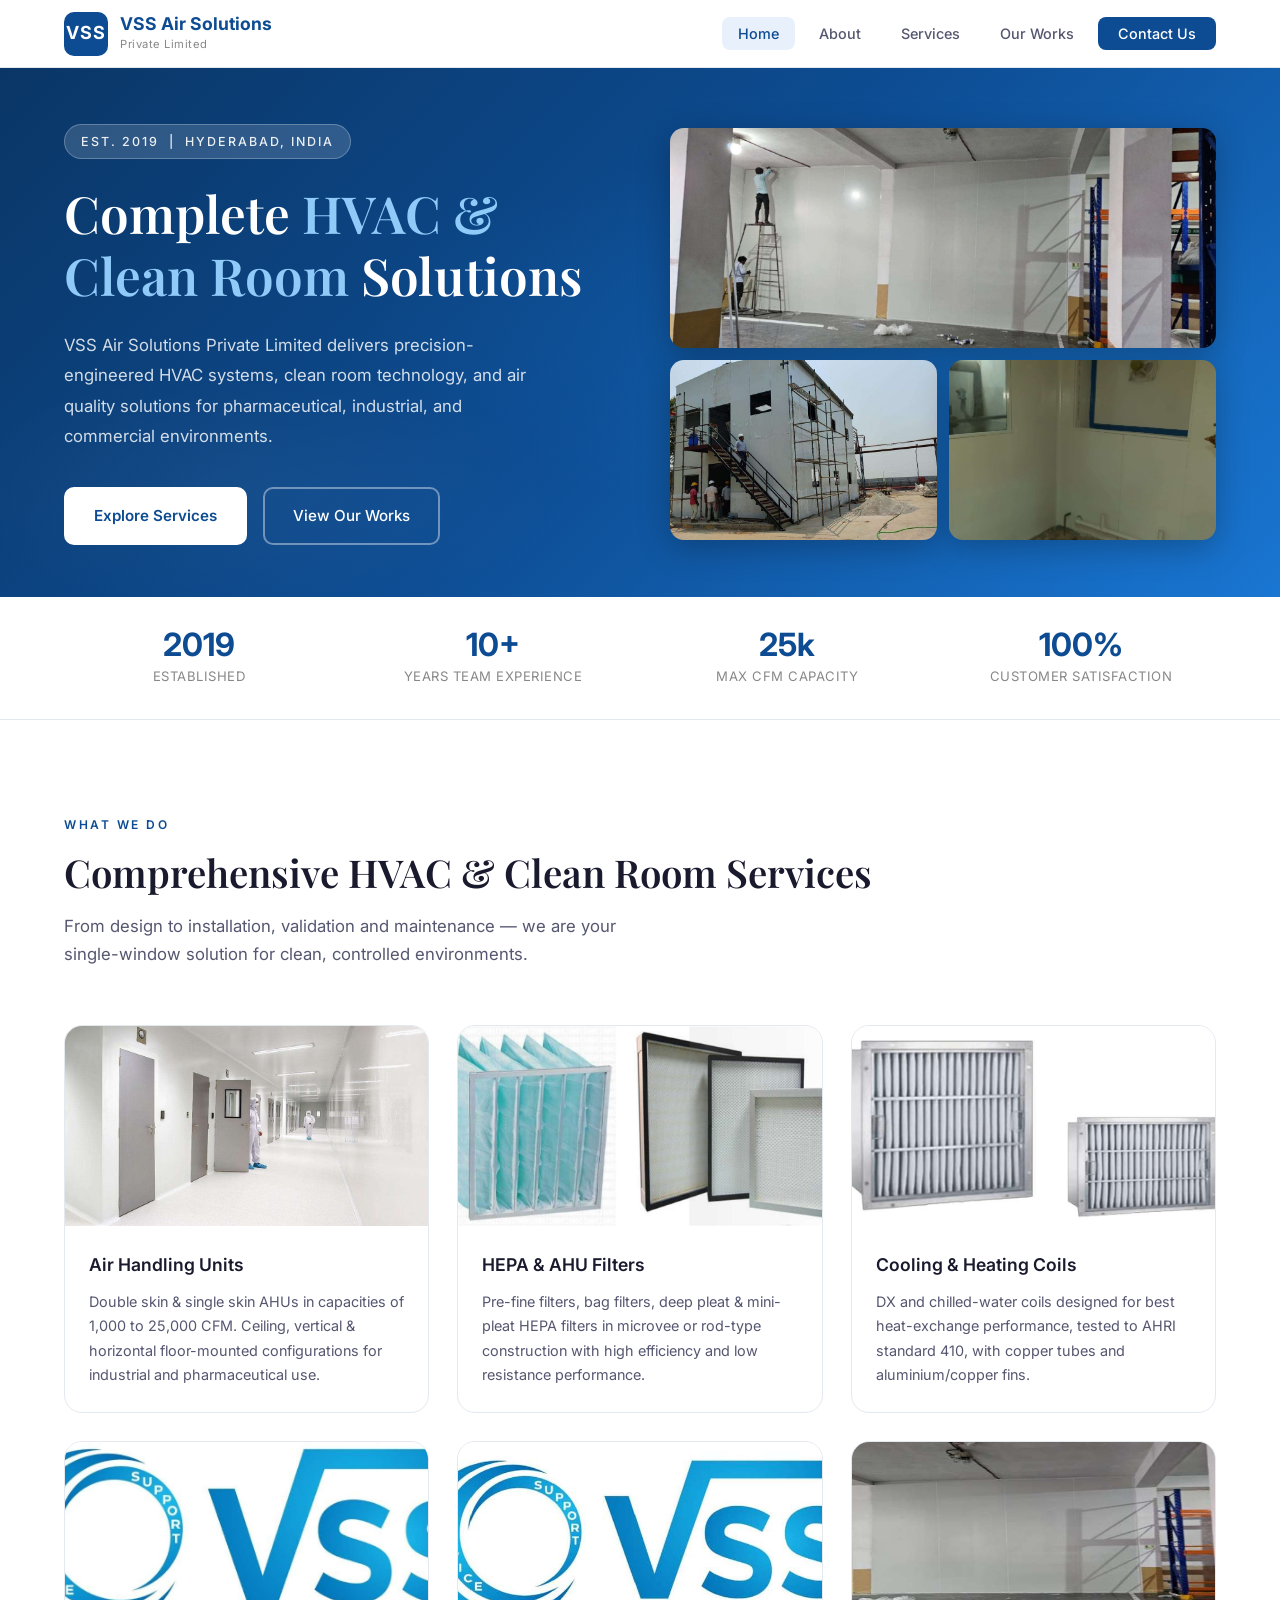
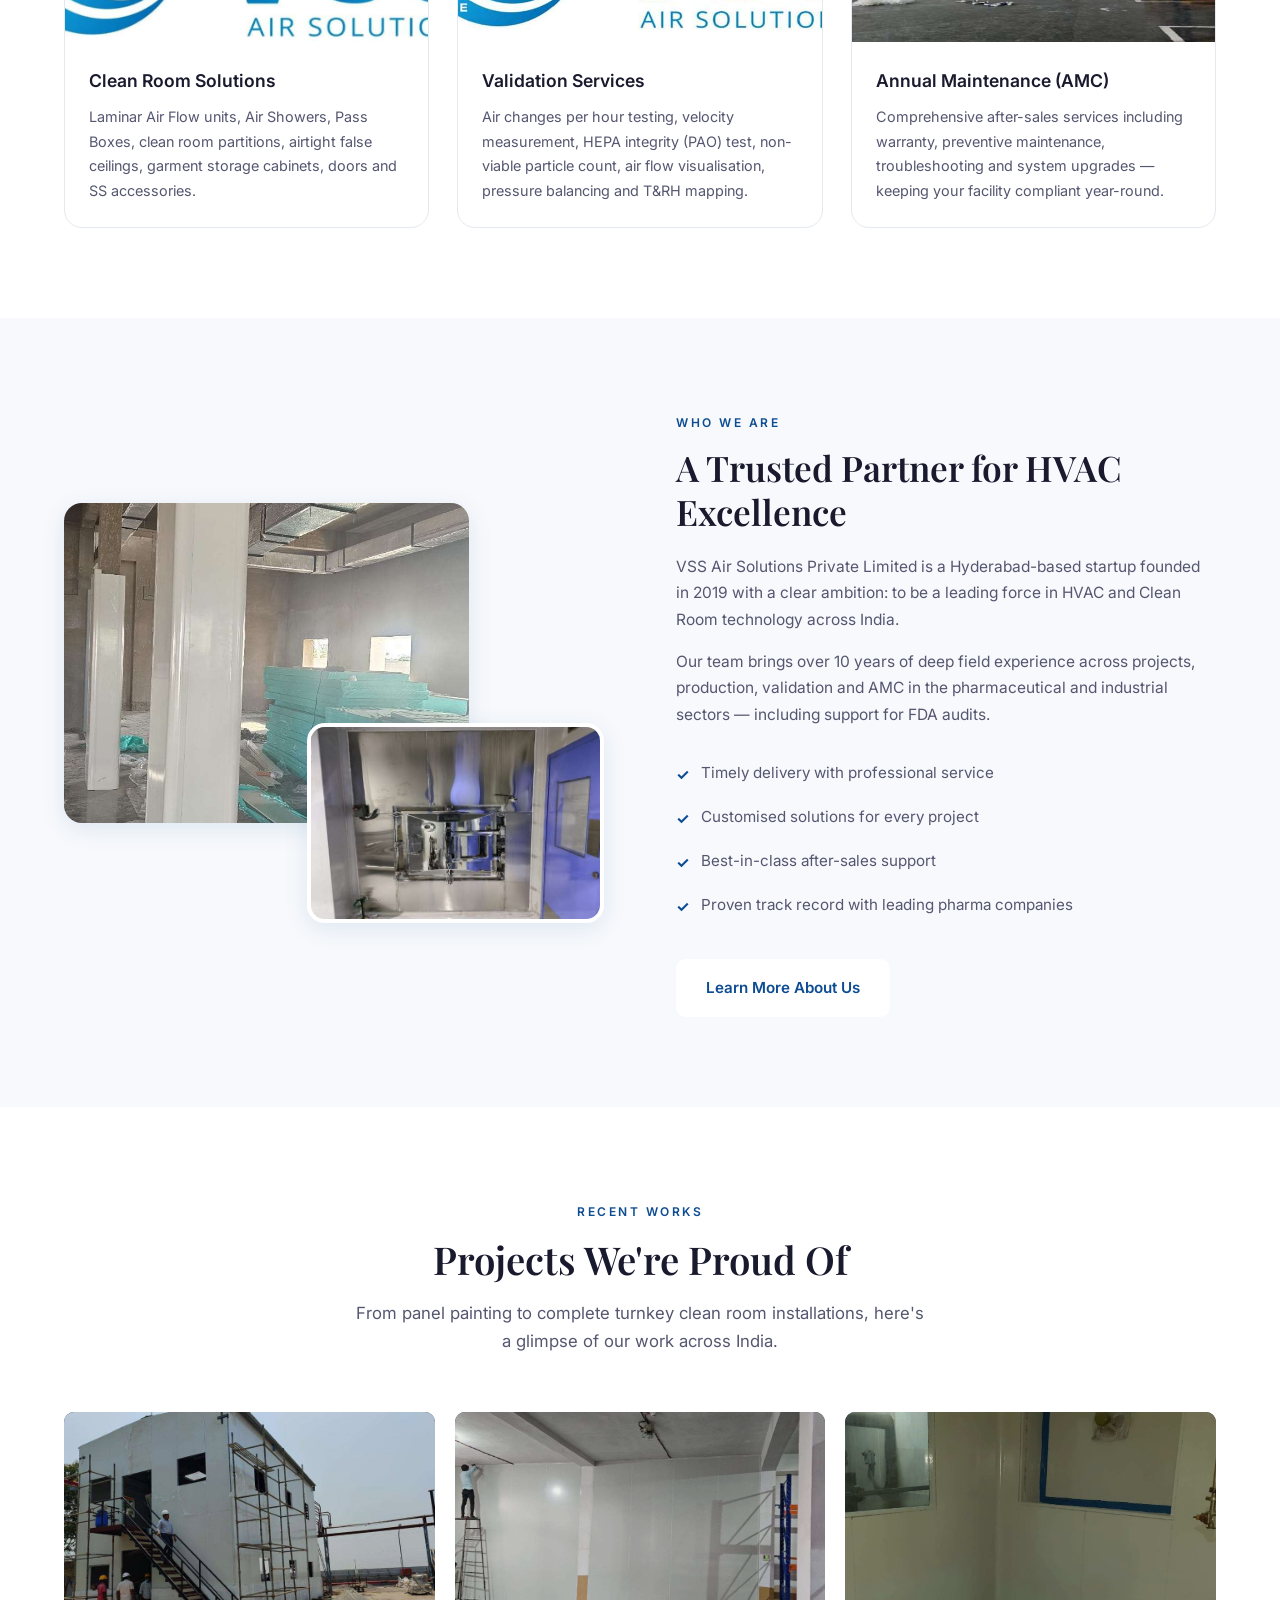
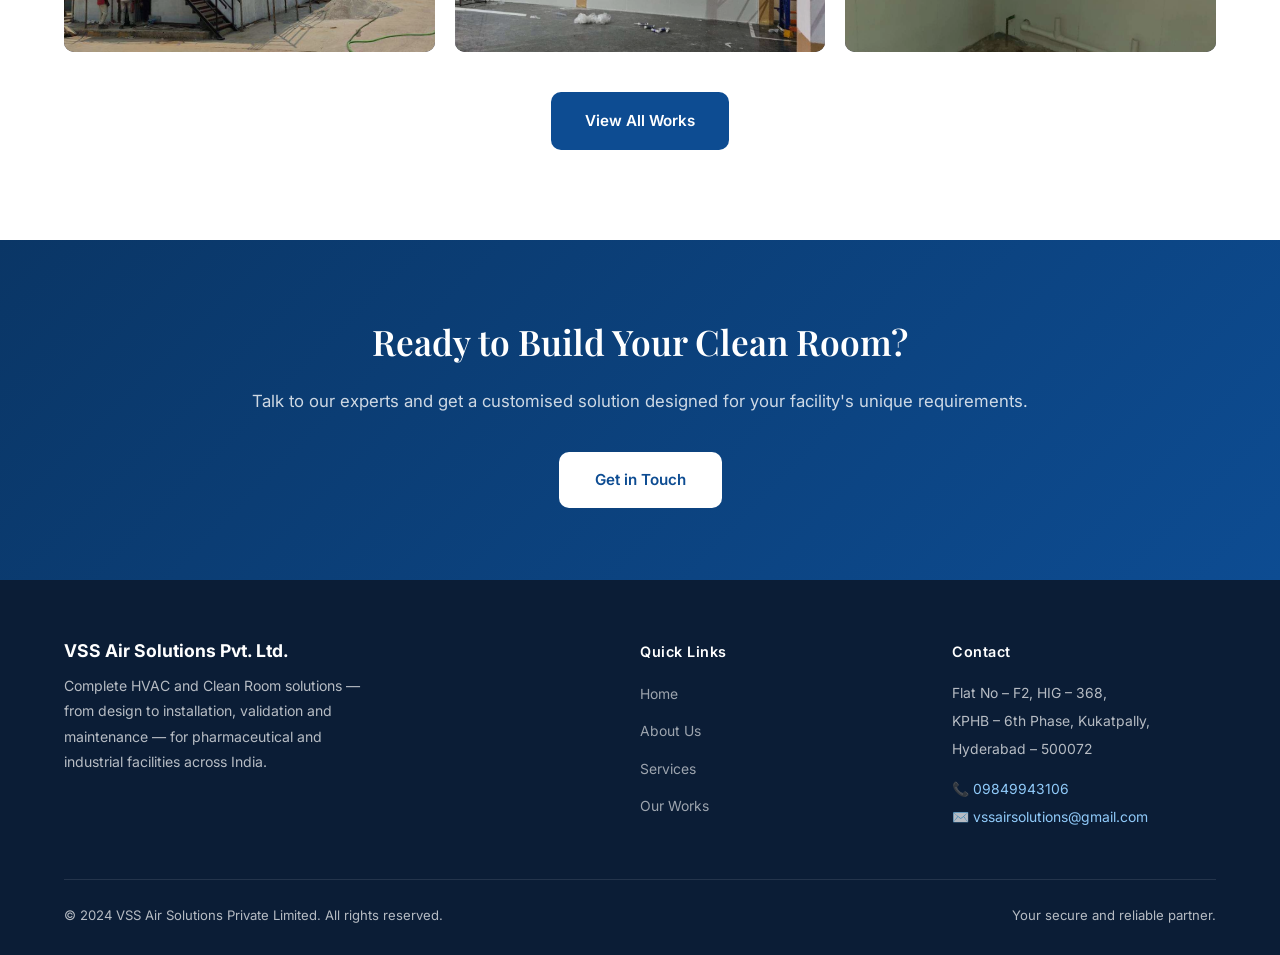
==== index.html @ ec55c887 "Add files via upload" ====
<!DOCTYPE html>
<html lang="en">
<head>
  <meta charset="UTF-8" />
  <meta name="viewport" content="width=device-width, initial-scale=1.0"/>
  <title>VSS Air Solutions – HVAC & Clean Room Specialists</title>
  <meta name="description" content="VSS Air Solutions Private Limited – Complete HVAC and Clean Room solutions for pharmaceutical, industrial and commercial spaces. Based in Hyderabad."/>
  <link rel="stylesheet" href="style.css"/>
</head>
<body>

<!-- ========================= NAVBAR ========================= -->
<nav class="navbar">
  <div class="navbar-brand">
    <div class="brand-logo">VSS</div>
    <div>
      <div class="brand-name">VSS Air Solutions</div>
      <div class="brand-sub">Private Limited</div>
    </div>
  </div>
  <ul class="nav-links">
    <li><a href="index.html" class="active">Home</a></li>
    <li><a href="about.html">About</a></li>
    <li><a href="services.html">Services</a></li>
    <li><a href="portfolio.html">Our Works</a></li>
    <li><a href="about.html#contact" class="nav-cta">Contact Us</a></li>
  </ul>
</nav>

<!-- ========================= HERO ========================= -->
<section class="hero">
  <div class="hero-grid">
    <div class="hero-content">
      <span class="hero-eyebrow">Est. 2019 &nbsp;|&nbsp; Hyderabad, India</span>
      <h1>Complete <span>HVAC &amp; Clean Room</span> Solutions</h1>
      <p>VSS Air Solutions Private Limited delivers precision-engineered HVAC systems, clean room technology, and air quality solutions for pharmaceutical, industrial, and commercial environments.</p>
      <div class="btn-group">
        <a href="services.html" class="btn-primary">Explore Services</a>
        <a href="portfolio.html" class="btn-outline">View Our Works</a>
      </div>
    </div>
    <div class="hero-image-grid">
      <img src="images/works-008.jpg" alt="Clean room project"/>
      <img src="images/works-000.jpg" alt="Panel work"/>
      <img src="images/works-002.jpg" alt="HVAC installation"/>
    </div>
  </div>
</section>

<!-- ========================= STATS ========================= -->
<div class="stats-bar">
  <div class="stats-inner">
    <div class="stat-item">
      <div class="stat-number">2019</div>
      <div class="stat-label">Established</div>
    </div>
    <div class="stat-item">
      <div class="stat-number">10+</div>
      <div class="stat-label">Years Team Experience</div>
    </div>
    <div class="stat-item">
      <div class="stat-number">25k</div>
      <div class="stat-label">Max CFM Capacity</div>
    </div>
    <div class="stat-item">
      <div class="stat-number">100%</div>
      <div class="stat-label">Customer Satisfaction</div>
    </div>
  </div>
</div>

<!-- ========================= WHAT WE DO ========================= -->
<section class="section">
  <div class="section-inner">
    <div class="section-header">
      <span class="eyebrow">What We Do</span>
      <h2>Comprehensive HVAC &amp; Clean Room Services</h2>
      <p>From design to installation, validation and maintenance — we are your single-window solution for clean, controlled environments.</p>
    </div>
    <div class="services-grid">

      <div class="service-card">
        <img class="service-card-img" src="images/brochure-000.jpg" alt="Air Handling Units"/>
        <div class="service-card-body">
          <h3>Air Handling Units</h3>
          <p>Double skin &amp; single skin AHUs in capacities of 1,000 to 25,000 CFM. Ceiling, vertical &amp; horizontal floor-mounted configurations for industrial and pharmaceutical use.</p>
        </div>
      </div>

      <div class="service-card">
        <img class="service-card-img" src="images/brochure-002.jpg" alt="Filters"/>
        <div class="service-card-body">
          <h3>HEPA &amp; AHU Filters</h3>
          <p>Pre-fine filters, bag filters, deep pleat &amp; mini-pleat HEPA filters in microvee or rod-type construction with high efficiency and low resistance performance.</p>
        </div>
      </div>

      <div class="service-card">
        <img class="service-card-img" src="images/brochure-004.jpg" alt="Cooling Coils"/>
        <div class="service-card-body">
          <h3>Cooling &amp; Heating Coils</h3>
          <p>DX and chilled-water coils designed for best heat-exchange performance, tested to AHRI standard 410, with copper tubes and aluminium/copper fins.</p>
        </div>
      </div>

      <div class="service-card">
        <img class="service-card-img" src="images/intro-000.jpg" alt="Clean Room"/>
        <div class="service-card-body">
          <h3>Clean Room Solutions</h3>
          <p>Laminar Air Flow units, Air Showers, Pass Boxes, clean room partitions, airtight false ceilings, garment storage cabinets, doors and SS accessories.</p>
        </div>
      </div>

      <div class="service-card">
        <img class="service-card-img" src="images/intro-003.jpg" alt="Validation"/>
        <div class="service-card-body">
          <h3>Validation Services</h3>
          <p>Air changes per hour testing, velocity measurement, HEPA integrity (PAO) test, non-viable particle count, air flow visualisation, pressure balancing and T&amp;RH mapping.</p>
        </div>
      </div>

      <div class="service-card">
        <img class="service-card-img" src="images/works-009.jpg" alt="Maintenance"/>
        <div class="service-card-body">
          <h3>Annual Maintenance (AMC)</h3>
          <p>Comprehensive after-sales services including warranty, preventive maintenance, troubleshooting and system upgrades — keeping your facility compliant year-round.</p>
        </div>
      </div>

    </div>
  </div>
</section>

<!-- ========================= ABOUT TEASER ========================= -->
<section class="section section-soft">
  <div class="section-inner">
    <div class="about-split">
      <div class="about-image-collage">
        <img class="collage-main" src="images/works-012.jpg" alt="VSS project site"/>
        <img class="collage-secondary" src="images/works-005.jpg" alt="Clean room installation"/>
      </div>
      <div class="about-text">
        <span class="eyebrow">Who We Are</span>
        <h2>A Trusted Partner for HVAC Excellence</h2>
        <p>VSS Air Solutions Private Limited is a Hyderabad-based startup founded in 2019 with a clear ambition: to be a leading force in HVAC and Clean Room technology across India.</p>
        <p>Our team brings over 10 years of deep field experience across projects, production, validation and AMC in the pharmaceutical and industrial sectors — including support for FDA audits.</p>
        <ul class="list-checks">
          <li>Timely delivery with professional service</li>
          <li>Customised solutions for every project</li>
          <li>Best-in-class after-sales support</li>
          <li>Proven track record with leading pharma companies</li>
        </ul>
        <a href="about.html" class="btn-primary" style="display:inline-block; margin-top:8px;">Learn More About Us</a>
      </div>
    </div>
  </div>
</section>

<!-- ========================= RECENT WORKS TEASER ========================= -->
<section class="section">
  <div class="section-inner">
    <div class="section-header centered">
      <span class="eyebrow">Recent Works</span>
      <h2>Projects We're Proud Of</h2>
      <p>From panel painting to complete turnkey clean room installations, here's a glimpse of our work across India.</p>
    </div>
    <div class="portfolio-grid">
      <div class="portfolio-item">
        <img src="images/works-000.jpg" alt="Clininvent Research"/>
        <div class="portfolio-overlay">
          <h3>Panel Work</h3>
          <p>Clininvent Research Pvt. Ltd, Gummadidala</p>
        </div>
      </div>
      <div class="portfolio-item">
        <img src="images/works-008.jpg" alt="Turnkey Project"/>
        <div class="portfolio-overlay">
          <h3>Turnkey Project</h3>
          <p>Vidgas Science &amp; Technologies, Karnataka</p>
        </div>
      </div>
      <div class="portfolio-item">
        <img src="images/works-002.jpg" alt="Epoxy Work"/>
        <div class="portfolio-overlay">
          <h3>Epoxy Flooring &amp; Panel</h3>
          <p>KJS India Pvt. Ltd, Pashamylaram</p>
        </div>
      </div>
    </div>
    <div style="text-align:center; margin-top:40px;">
      <a href="portfolio.html" class="btn-primary" style="display:inline-block; background:var(--navy); color:white; padding:14px 32px; border-radius:10px; font-weight:600;">View All Works</a>
    </div>
  </div>
</section>

<!-- ========================= CTA ========================= -->
<section class="cta-strip">
  <div class="section-inner">
    <h2>Ready to Build Your Clean Room?</h2>
    <p>Talk to our experts and get a customised solution designed for your facility's unique requirements.</p>
    <a href="about.html#contact" class="btn-white">Get in Touch</a>
  </div>
</section>

<!-- ========================= FOOTER ========================= -->
<footer>
  <div class="footer-grid">
    <div class="footer-brand">
      <div class="brand-name">VSS Air Solutions Pvt. Ltd.</div>
      <p>Complete HVAC and Clean Room solutions — from design to installation, validation and maintenance — for pharmaceutical and industrial facilities across India.</p>
    </div>
    <div class="footer-col">
      <h4>Quick Links</h4>
      <ul>
        <li><a href="index.html">Home</a></li>
        <li><a href="about.html">About Us</a></li>
        <li><a href="services.html">Services</a></li>
        <li><a href="portfolio.html">Our Works</a></li>
      </ul>
    </div>
    <div class="footer-col footer-contact">
      <h4>Contact</h4>
      <p>Flat No – F2, HIG – 368,<br>KPHB – 6th Phase, Kukatpally,<br>Hyderabad – 500072</p>
      <p style="margin-top:12px;">
        📞 <a href="tel:+919849943106">09849943106</a><br>
        ✉️ <a href="mailto:vssairsolutions@gmail.com">vssairsolutions@gmail.com</a>
      </p>
    </div>
  </div>
  <div class="footer-bottom">
    <span>© 2024 VSS Air Solutions Private Limited. All rights reserved.</span>
    <span>Your secure and reliable partner.</span>
  </div>
</footer>

</body>
</html>
---- style.css ----
/* ===========================
   VSS Air Solutions - Styles
   Minimal & Clean Design
=========================== */

@import url('https://fonts.googleapis.com/css2?family=Inter:wght@300;400;500;600;700&family=Playfair+Display:wght@600&display=swap');

:root {
  --navy: #0D4C92;
  --navy-dark: #09366b;
  --navy-light: #e8f1fb;
  --accent: #2196F3;
  --text-primary: #1a1a2e;
  --text-secondary: #555770;
  --text-light: #888;
  --bg: #ffffff;
  --bg-soft: #f7f9fc;
  --border: #e4e8ef;
  --white: #ffffff;
  --shadow-sm: 0 2px 8px rgba(0,0,0,0.06);
  --shadow-md: 0 6px 24px rgba(13,76,146,0.1);
  --radius: 10px;
  --radius-lg: 18px;
}

*, *::before, *::after { box-sizing: border-box; margin: 0; padding: 0; }

html { scroll-behavior: smooth; }

body {
  font-family: 'Inter', sans-serif;
  color: var(--text-primary);
  background: var(--bg);
  line-height: 1.7;
  font-size: 16px;
}

a { text-decoration: none; color: inherit; }
img { max-width: 100%; height: auto; display: block; }

/* ===========================  NAVBAR  =========================== */
.navbar {
  position: sticky;
  top: 0;
  z-index: 1000;
  background: rgba(255,255,255,0.97);
  backdrop-filter: blur(10px);
  border-bottom: 1px solid var(--border);
  padding: 0 5%;
  display: flex;
  align-items: center;
  justify-content: space-between;
  height: 68px;
}

.navbar-brand {
  display: flex;
  align-items: center;
  gap: 12px;
}

.brand-logo {
  width: 44px;
  height: 44px;
  background: var(--navy);
  border-radius: 10px;
  display: flex;
  align-items: center;
  justify-content: center;
  font-weight: 700;
  color: white;
  font-size: 18px;
  letter-spacing: 1px;
}

.brand-name {
  font-size: 1.1rem;
  font-weight: 700;
  color: var(--navy);
  line-height: 1.2;
}

.brand-sub {
  font-size: 0.7rem;
  font-weight: 400;
  color: var(--text-light);
  letter-spacing: 0.5px;
}

.nav-links {
  display: flex;
  list-style: none;
  gap: 8px;
}

.nav-links a {
  padding: 8px 16px;
  border-radius: 8px;
  font-size: 0.9rem;
  font-weight: 500;
  color: var(--text-secondary);
  transition: all 0.2s;
}

.nav-links a:hover,
.nav-links a.active {
  background: var(--navy-light);
  color: var(--navy);
}

.nav-cta {
  background: var(--navy) !important;
  color: var(--white) !important;
  padding: 8px 20px !important;
  border-radius: 8px !important;
}

.nav-cta:hover {
  background: var(--navy-dark) !important;
  color: var(--white) !important;
}

/* ===========================  HERO  =========================== */
.hero {
  position: relative;
  overflow: hidden;
  background: linear-gradient(135deg, #0a3666 0%, #0D4C92 50%, #1976d2 100%);
  color: white;
  padding: 56px 5% 52px;
  min-height: 55vh;
  display: flex;
  align-items: center;
}

.hero::before {
  content: '';
  position: absolute;
  inset: 0;
  background:
    radial-gradient(ellipse 70% 60% at 70% 50%, rgba(33,150,243,0.15) 0%, transparent 60%),
    radial-gradient(ellipse 40% 40% at 20% 80%, rgba(255,255,255,0.04) 0%, transparent 60%);
}

.hero-grid {
  position: relative;
  z-index: 2;
  display: grid;
  grid-template-columns: 1fr 1fr;
  gap: 60px;
  align-items: center;
  max-width: 1200px;
  margin: 0 auto;
  width: 100%;
}

.hero-eyebrow {
  display: inline-block;
  background: rgba(255,255,255,0.15);
  border: 1px solid rgba(255,255,255,0.25);
  color: rgba(255,255,255,0.9);
  font-size: 0.78rem;
  font-weight: 500;
  letter-spacing: 2px;
  text-transform: uppercase;
  padding: 6px 16px;
  border-radius: 50px;
  margin-bottom: 24px;
}

.hero h1 {
  font-family: 'Playfair Display', serif;
  font-size: clamp(2.2rem, 4vw, 3.4rem);
  line-height: 1.2;
  margin-bottom: 24px;
  font-weight: 600;
}

.hero h1 span { color: #90CAF9; }

.hero p {
  font-size: 1.05rem;
  line-height: 1.8;
  color: rgba(255,255,255,0.82);
  margin-bottom: 36px;
  max-width: 480px;
}

.btn-group { display: flex; gap: 16px; flex-wrap: wrap; }

.btn-primary {
  background: white;
  color: var(--navy);
  padding: 14px 28px;
  border-radius: 10px;
  font-weight: 600;
  font-size: 0.95rem;
  transition: all 0.2s;
  border: 2px solid transparent;
}

.btn-primary:hover {
  transform: translateY(-2px);
  box-shadow: 0 8px 24px rgba(0,0,0,0.2);
}

.btn-outline {
  border: 2px solid rgba(255,255,255,0.4);
  color: white;
  padding: 14px 28px;
  border-radius: 10px;
  font-weight: 500;
  font-size: 0.95rem;
  transition: all 0.2s;
}

.btn-outline:hover {
  border-color: white;
  background: rgba(255,255,255,0.1);
}

.hero-image-grid {
  display: grid;
  grid-template-columns: 1fr 1fr;
  gap: 12px;
}

.hero-image-grid img {
  border-radius: 14px;
  object-fit: cover;
  width: 100%;
  height: 180px;
  box-shadow: 0 8px 32px rgba(0,0,0,0.25);
}

.hero-image-grid img:first-child {
  grid-column: 1 / -1;
  height: 220px;
}

/* ===========================  STATS BAR  =========================== */
.stats-bar {
  background: var(--white);
  border-bottom: 1px solid var(--border);
  padding: 32px 5%;
}

.stats-inner {
  max-width: 1200px;
  margin: 0 auto;
  display: grid;
  grid-template-columns: repeat(4, 1fr);
  gap: 24px;
}

.stat-item {
  text-align: center;
}

.stat-number {
  font-size: 2rem;
  font-weight: 700;
  color: var(--navy);
  line-height: 1;
}

.stat-label {
  font-size: 0.82rem;
  color: var(--text-light);
  margin-top: 4px;
  text-transform: uppercase;
  letter-spacing: 0.5px;
}

/* ===========================  SECTION BASICS  =========================== */
.section {
  padding: 90px 5%;
}

.section-soft { background: var(--bg-soft); }

.section-inner {
  max-width: 1200px;
  margin: 0 auto;
}

.section-header {
  margin-bottom: 56px;
}

.section-header.centered { text-align: center; }

.eyebrow {
  display: inline-block;
  font-size: 0.75rem;
  font-weight: 600;
  letter-spacing: 2.5px;
  text-transform: uppercase;
  color: var(--navy);
  margin-bottom: 12px;
}

.section-header h2 {
  font-family: 'Playfair Display', serif;
  font-size: clamp(1.8rem, 3vw, 2.6rem);
  color: var(--text-primary);
  font-weight: 600;
  line-height: 1.25;
}

.section-header p {
  margin-top: 16px;
  font-size: 1.05rem;
  color: var(--text-secondary);
  max-width: 580px;
}

.section-header.centered p { margin-left: auto; margin-right: auto; }

/* ===========================  SERVICES CARDS  =========================== */
.services-grid {
  display: grid;
  grid-template-columns: repeat(auto-fit, minmax(280px, 1fr));
  gap: 28px;
}

.service-card {
  background: var(--white);
  border: 1px solid var(--border);
  border-radius: var(--radius-lg);
  overflow: hidden;
  transition: all 0.25s;
}

.service-card:hover {
  transform: translateY(-5px);
  box-shadow: var(--shadow-md);
  border-color: transparent;
}

.service-card-img {
  width: 100%;
  height: 200px;
  object-fit: cover;
}

.service-card-body { padding: 24px; }

.service-card-body h3 {
  font-size: 1.1rem;
  font-weight: 600;
  color: var(--text-primary);
  margin-bottom: 10px;
}

.service-card-body p {
  font-size: 0.9rem;
  color: var(--text-secondary);
  line-height: 1.7;
}

/* ===========================  VALUES  =========================== */
.values-grid {
  display: grid;
  grid-template-columns: repeat(auto-fit, minmax(200px, 1fr));
  gap: 24px;
}

.value-item {
  text-align: center;
  padding: 36px 24px;
  background: var(--white);
  border-radius: var(--radius-lg);
  border: 1px solid var(--border);
  transition: all 0.25s;
}

.value-item:hover {
  box-shadow: var(--shadow-md);
  border-color: var(--navy-light);
}

.value-icon {
  width: 56px;
  height: 56px;
  border-radius: 14px;
  background: var(--navy-light);
  display: flex;
  align-items: center;
  justify-content: center;
  margin: 0 auto 18px;
  font-size: 24px;
}

.value-item h3 {
  font-size: 1rem;
  font-weight: 600;
  color: var(--text-primary);
  margin-bottom: 8px;
}

.value-item p {
  font-size: 0.85rem;
  color: var(--text-secondary);
}

/* ===========================  ABOUT SPLIT  =========================== */
.about-split {
  display: grid;
  grid-template-columns: 1fr 1fr;
  gap: 72px;
  align-items: center;
}

.about-image-collage {
  position: relative;
  height: 420px;
}

.collage-main {
  width: 75%;
  height: 320px;
  object-fit: cover;
  border-radius: var(--radius-lg);
  position: absolute;
  top: 0;
  left: 0;
  box-shadow: var(--shadow-md);
}

.collage-secondary {
  width: 55%;
  height: 200px;
  object-fit: cover;
  border-radius: var(--radius-lg);
  position: absolute;
  bottom: 0;
  right: 0;
  border: 4px solid var(--bg);
  box-shadow: var(--shadow-md);
}

.about-text h2 {
  font-family: 'Playfair Display', serif;
  font-size: 2.2rem;
  font-weight: 600;
  line-height: 1.25;
  margin-bottom: 20px;
}

.about-text p {
  color: var(--text-secondary);
  font-size: 0.97rem;
  margin-bottom: 16px;
}

.list-checks { list-style: none; margin: 24px 0; }

.list-checks li {
  padding: 8px 0;
  font-size: 0.95rem;
  color: var(--text-secondary);
  display: flex;
  gap: 12px;
  align-items: flex-start;
}

.list-checks li::before {
  content: '✓';
  color: var(--navy);
  font-weight: 700;
  flex-shrink: 0;
  margin-top: 2px;
}

/* ===========================  PORTFOLIO  =========================== */
.portfolio-grid {
  display: grid;
  grid-template-columns: repeat(3, 1fr);
  gap: 20px;
}

.portfolio-item {
  position: relative;
  overflow: hidden;
  border-radius: var(--radius);
  background: var(--text-primary);
}

.portfolio-item img {
  width: 100%;
  height: 240px;
  object-fit: cover;
  transition: transform 0.4s ease, opacity 0.4s ease;
  opacity: 0.92;
}

.portfolio-item:hover img {
  transform: scale(1.06);
  opacity: 0.6;
}

.portfolio-overlay {
  position: absolute;
  inset: 0;
  display: flex;
  flex-direction: column;
  justify-content: flex-end;
  padding: 20px;
  background: linear-gradient(to top, rgba(10,30,60,0.8) 0%, transparent 60%);
  opacity: 0;
  transition: opacity 0.3s ease;
}

.portfolio-item:hover .portfolio-overlay { opacity: 1; }

.portfolio-overlay h3 {
  color: white;
  font-size: 0.95rem;
  font-weight: 600;
}

.portfolio-overlay p {
  color: rgba(255,255,255,0.75);
  font-size: 0.8rem;
  margin-top: 4px;
}

/* ===========================  CONTACT CTA  =========================== */
.cta-strip {
  background: linear-gradient(135deg, #0a3666 0%, #0D4C92 100%);
  padding: 72px 5%;
  text-align: center;
  color: white;
}

.cta-strip h2 {
  font-family: 'Playfair Display', serif;
  font-size: 2.2rem;
  font-weight: 600;
  margin-bottom: 16px;
}

.cta-strip p {
  color: rgba(255,255,255,0.8);
  font-size: 1.05rem;
  margin-bottom: 36px;
}

.btn-white {
  background: white;
  color: var(--navy);
  padding: 15px 36px;
  border-radius: 10px;
  font-weight: 600;
  font-size: 0.95rem;
  display: inline-block;
  transition: all 0.2s;
}

.btn-white:hover {
  transform: translateY(-2px);
  box-shadow: 0 8px 24px rgba(0,0,0,0.2);
}

/* ===========================  FOOTER  =========================== */
footer {
  background: #0b1d36;
  color: rgba(255,255,255,0.7);
  padding: 60px 5% 28px;
}

.footer-grid {
  max-width: 1200px;
  margin: 0 auto;
  display: grid;
  grid-template-columns: 2fr 1fr 1fr;
  gap: 48px;
  margin-bottom: 48px;
}

.footer-brand .brand-name { color: white; font-size: 1.1rem; font-weight: 700; margin-bottom: 12px; }
.footer-brand p { font-size: 0.88rem; line-height: 1.8; max-width: 300px; }

.footer-col h4 {
  color: white;
  font-size: 0.9rem;
  font-weight: 600;
  margin-bottom: 16px;
  letter-spacing: 0.5px;
}

.footer-col ul { list-style: none; }
.footer-col ul li { margin-bottom: 10px; }
.footer-col ul li a {
  font-size: 0.87rem;
  color: rgba(255,255,255,0.6);
  transition: color 0.2s;
}
.footer-col ul li a:hover { color: white; }

.footer-contact p {
  font-size: 0.87rem;
  line-height: 2;
}

.footer-contact a { color: #90CAF9; }

.footer-bottom {
  max-width: 1200px;
  margin: 0 auto;
  border-top: 1px solid rgba(255,255,255,0.1);
  padding-top: 24px;
  display: flex;
  justify-content: space-between;
  align-items: center;
  font-size: 0.82rem;
}

/* ===========================  PAGE HERO (inner pages)  =========================== */
.page-hero {
  background: linear-gradient(135deg, #0a3666 0%, #0D4C92 100%);
  color: white;
  padding: 72px 5% 64px;
  text-align: center;
}

.page-hero .eyebrow { color: rgba(255,255,255,0.7); }

.page-hero h1 {
  font-family: 'Playfair Display', serif;
  font-size: clamp(2rem, 4vw, 3rem);
  font-weight: 600;
  margin-bottom: 16px;
}

.page-hero p {
  font-size: 1.05rem;
  color: rgba(255,255,255,0.8);
  max-width: 560px;
  margin: 0 auto;
}

/* ===========================  ABOUT PAGE SPECIFICS  =========================== */
.mission-vision {
  display: grid;
  grid-template-columns: 1fr 1fr;
  gap: 28px;
  margin-top: 56px;
}

.mv-card {
  padding: 40px;
  border-radius: var(--radius-lg);
  background: var(--navy);
  color: white;
}

.mv-card.light {
  background: var(--white);
  border: 1px solid var(--border);
  color: var(--text-primary);
}

.mv-card h3 {
  font-family: 'Playfair Display', serif;
  font-size: 1.5rem;
  font-weight: 600;
  margin-bottom: 16px;
}

.mv-card.light h3 { color: var(--navy); }

.mv-card p {
  font-size: 0.96rem;
  line-height: 1.8;
  opacity: 0.88;
}

.mv-card.light p { color: var(--text-secondary); opacity: 1; }

/* Customer logos */
.customers-section { padding: 80px 5%; background: var(--bg-soft); }

.customers-grid {
  max-width: 1200px;
  margin: 0 auto;
  display: grid;
  grid-template-columns: repeat(auto-fit, minmax(180px, 1fr));
  gap: 20px;
  margin-top: 40px;
}

.customer-card {
  background: white;
  border: 1px solid var(--border);
  border-radius: var(--radius);
  padding: 20px;
  display: flex;
  align-items: center;
  justify-content: center;
  min-height: 80px;
  transition: all 0.2s;
}

.customer-card img {
  max-height: 60px;
  object-fit: contain;
  filter: grayscale(0.3);
}

.customer-card:hover { box-shadow: var(--shadow-sm); border-color: var(--navy-light); }

/* ===========================  RESPONSIVE  =========================== */
@media (max-width: 900px) {
  .hero-grid { grid-template-columns: 1fr; gap: 40px; }
  .hero-image-grid { display: none; }
  .about-split { grid-template-columns: 1fr; gap: 40px; }
  .about-image-collage { height: 260px; }
  .stats-inner { grid-template-columns: repeat(2,1fr); }
  .mission-vision { grid-template-columns: 1fr; }
  .portfolio-grid { grid-template-columns: repeat(2, 1fr); }
  .footer-grid { grid-template-columns: 1fr 1fr; }
}

@media (max-width: 600px) {
  .navbar { padding: 0 4%; }
  .nav-links { display: none; }
  .section { padding: 60px 4%; }
  .portfolio-grid { grid-template-columns: 1fr; }
  .stats-inner { grid-template-columns: repeat(2,1fr); }
  .footer-grid { grid-template-columns: 1fr; }
}
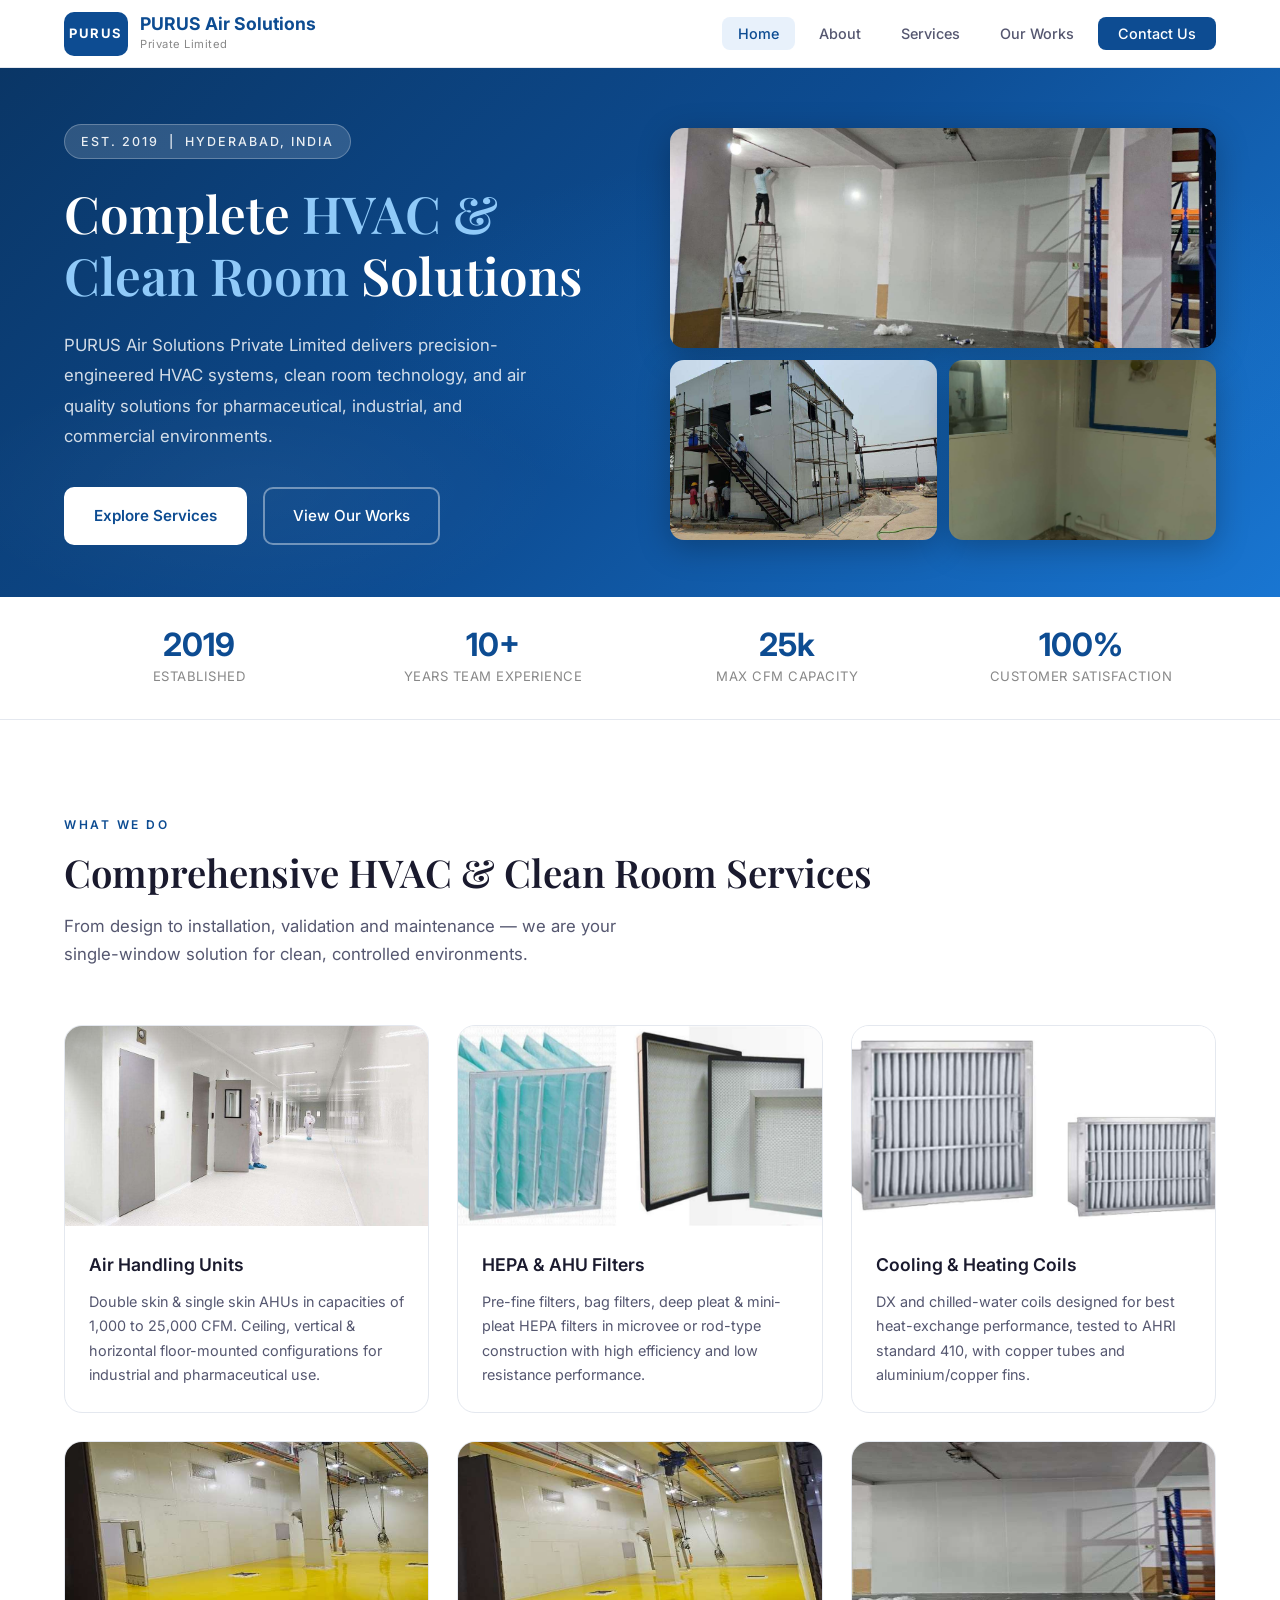
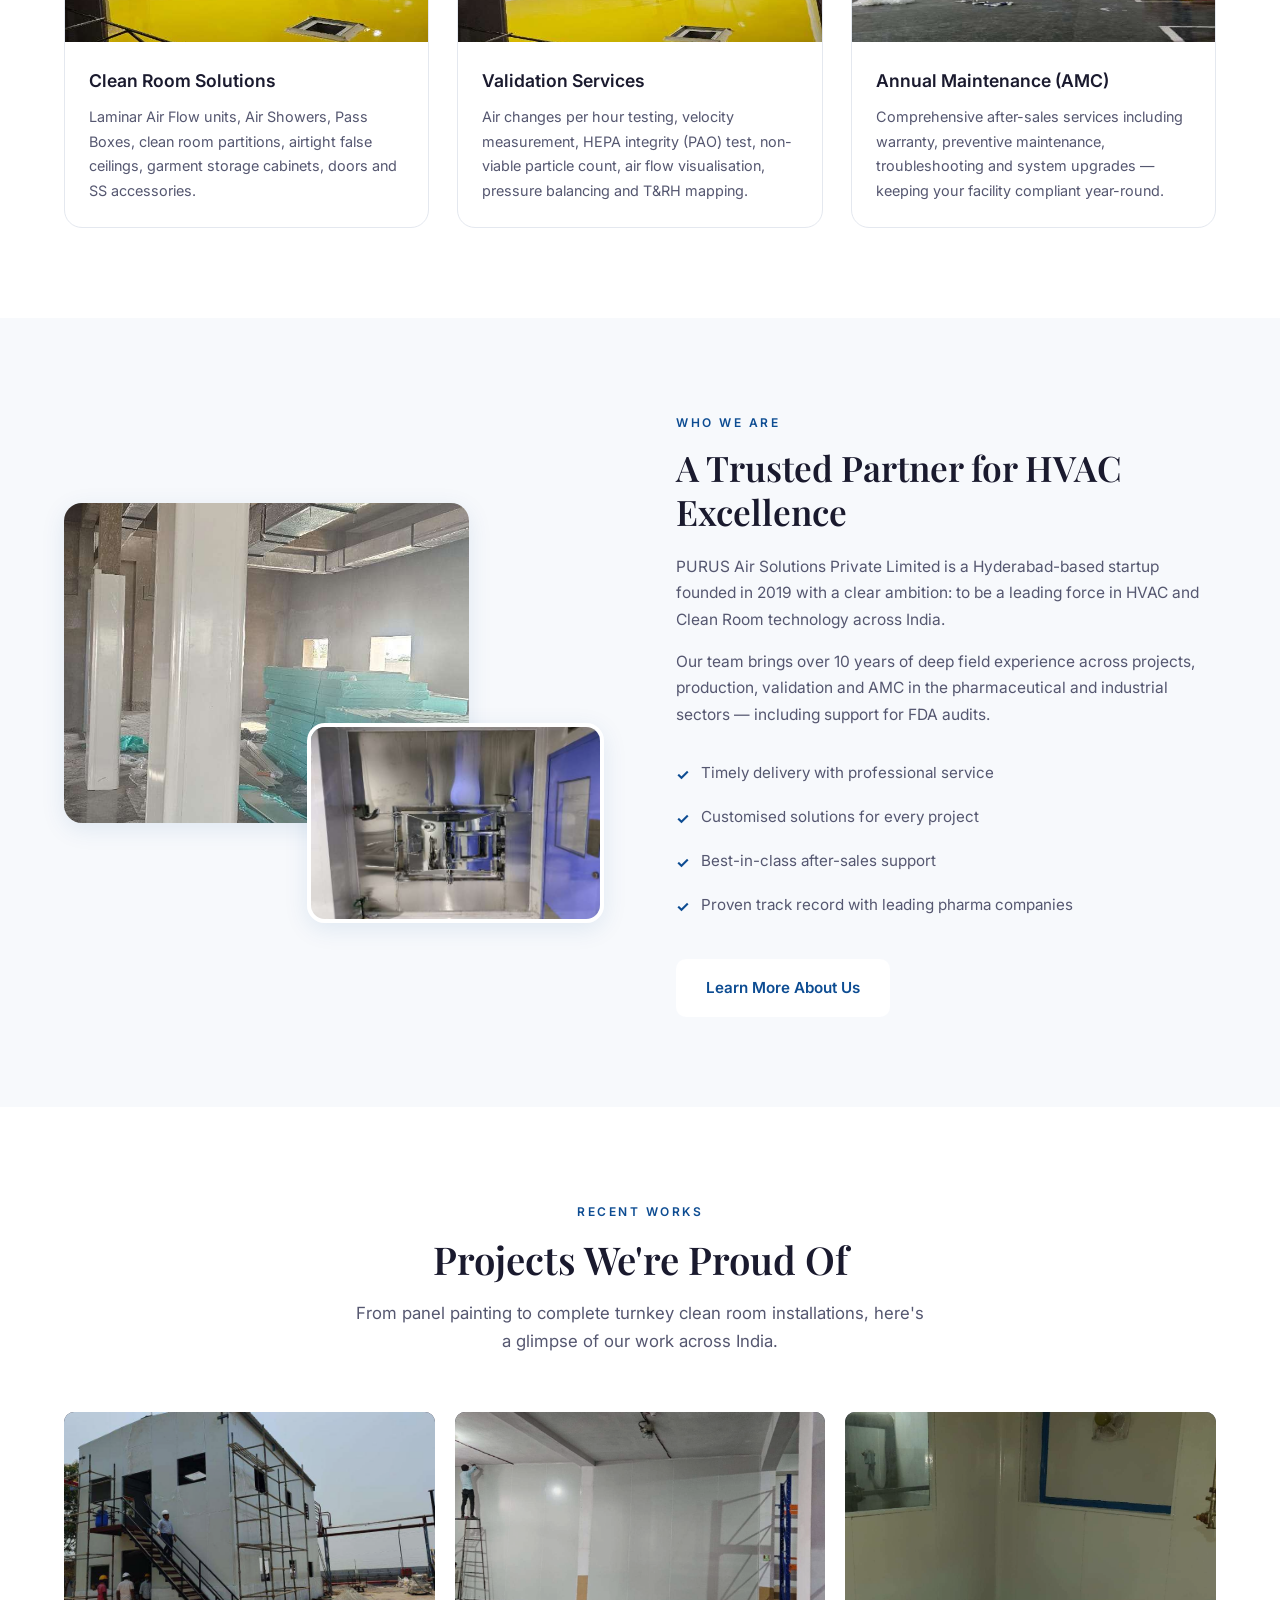
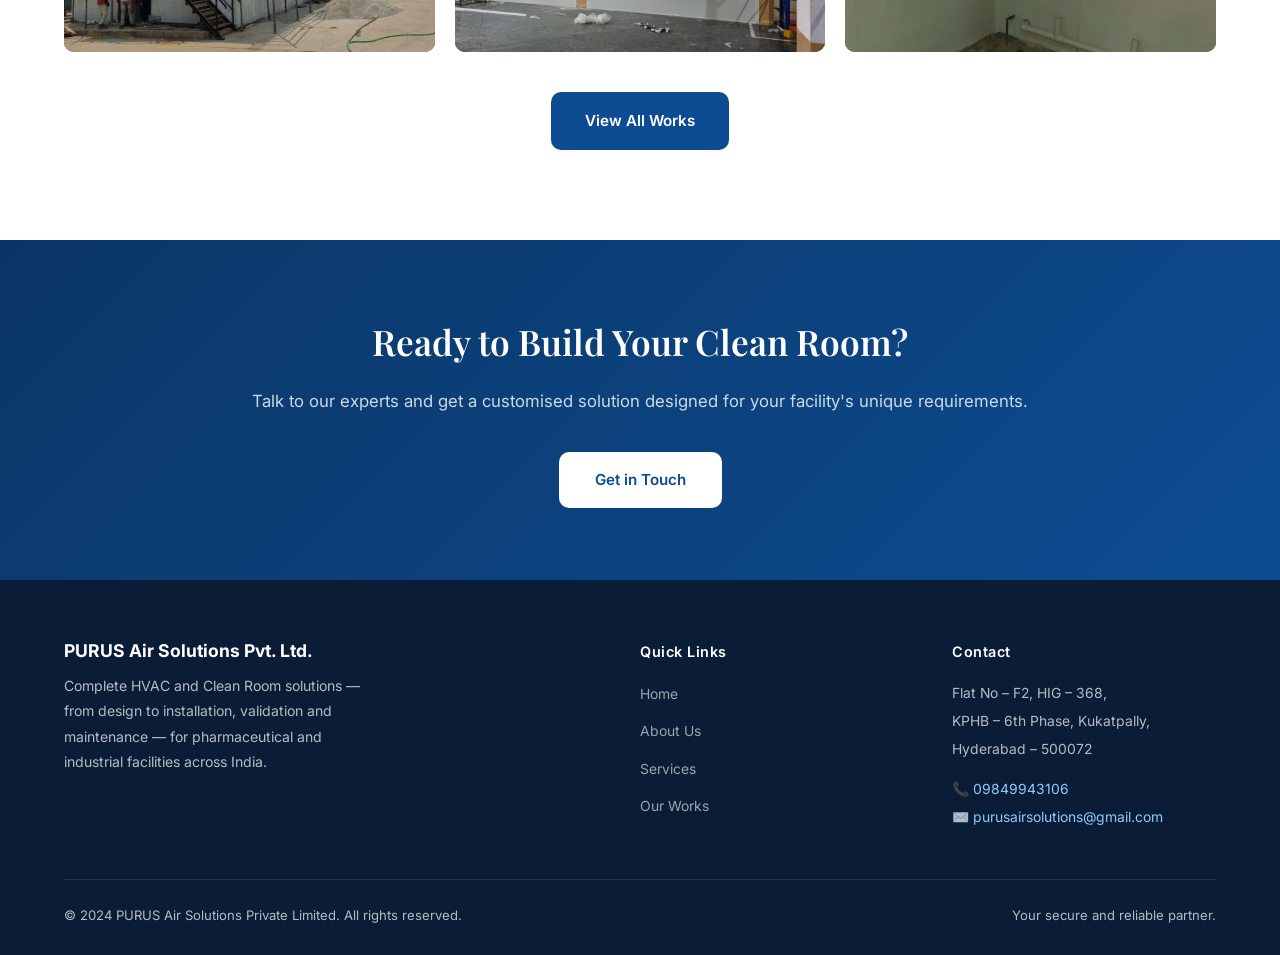
==== commit 9a5c0a2e: "Add files via upload" ====
--- a/index.html
+++ b/index.html
@@ -3,8 +3,8 @@
 <head>
   <meta charset="UTF-8" />
   <meta name="viewport" content="width=device-width, initial-scale=1.0"/>
-  <title>VSS Air Solutions – HVAC & Clean Room Specialists</title>
-  <meta name="description" content="VSS Air Solutions Private Limited – Complete HVAC and Clean Room solutions for pharmaceutical, industrial and commercial spaces. Based in Hyderabad."/>
+  <title>PURUS Air Solutions – HVAC & Clean Room Specialists</title>
+  <meta name="description" content="PURUS Air Solutions Private Limited – Complete HVAC and Clean Room solutions for pharmaceutical, industrial and commercial spaces. Based in Hyderabad."/>
   <link rel="stylesheet" href="style.css"/>
 </head>
 <body>
@@ -12,9 +12,9 @@
 <!-- ========================= NAVBAR ========================= -->
 <nav class="navbar">
   <div class="navbar-brand">
-    <div class="brand-logo">VSS</div>
+    <div class="brand-logo">PURUS</div>
     <div>
-      <div class="brand-name">VSS Air Solutions</div>
+      <div class="brand-name">PURUS Air Solutions</div>
       <div class="brand-sub">Private Limited</div>
     </div>
   </div>
@@ -33,7 +33,7 @@
     <div class="hero-content">
       <span class="hero-eyebrow">Est. 2019 &nbsp;|&nbsp; Hyderabad, India</span>
       <h1>Complete <span>HVAC &amp; Clean Room</span> Solutions</h1>
-      <p>VSS Air Solutions Private Limited delivers precision-engineered HVAC systems, clean room technology, and air quality solutions for pharmaceutical, industrial, and commercial environments.</p>
+      <p>PURUS Air Solutions Private Limited delivers precision-engineered HVAC systems, clean room technology, and air quality solutions for pharmaceutical, industrial, and commercial environments.</p>
       <div class="btn-group">
         <a href="services.html" class="btn-primary">Explore Services</a>
         <a href="portfolio.html" class="btn-outline">View Our Works</a>
@@ -104,7 +104,7 @@
       </div>
 
       <div class="service-card">
-        <img class="service-card-img" src="images/intro-000.jpg" alt="Clean Room"/>
+        <img class="service-card-img" src="images/works-006.jpg" alt="Clean Room"/>
         <div class="service-card-body">
           <h3>Clean Room Solutions</h3>
           <p>Laminar Air Flow units, Air Showers, Pass Boxes, clean room partitions, airtight false ceilings, garment storage cabinets, doors and SS accessories.</p>
@@ -112,7 +112,7 @@
       </div>
 
       <div class="service-card">
-        <img class="service-card-img" src="images/intro-003.jpg" alt="Validation"/>
+        <img class="service-card-img" src="images/works-007.jpg" alt="Validation"/>
         <div class="service-card-body">
           <h3>Validation Services</h3>
           <p>Air changes per hour testing, velocity measurement, HEPA integrity (PAO) test, non-viable particle count, air flow visualisation, pressure balancing and T&amp;RH mapping.</p>
@@ -142,7 +142,7 @@
       <div class="about-text">
         <span class="eyebrow">Who We Are</span>
         <h2>A Trusted Partner for HVAC Excellence</h2>
-        <p>VSS Air Solutions Private Limited is a Hyderabad-based startup founded in 2019 with a clear ambition: to be a leading force in HVAC and Clean Room technology across India.</p>
+        <p>PURUS Air Solutions Private Limited is a Hyderabad-based startup founded in 2019 with a clear ambition: to be a leading force in HVAC and Clean Room technology across India.</p>
         <p>Our team brings over 10 years of deep field experience across projects, production, validation and AMC in the pharmaceutical and industrial sectors — including support for FDA audits.</p>
         <ul class="list-checks">
           <li>Timely delivery with professional service</li>
@@ -206,7 +206,7 @@
 <footer>
   <div class="footer-grid">
     <div class="footer-brand">
-      <div class="brand-name">VSS Air Solutions Pvt. Ltd.</div>
+      <div class="brand-name">PURUS Air Solutions Pvt. Ltd.</div>
       <p>Complete HVAC and Clean Room solutions — from design to installation, validation and maintenance — for pharmaceutical and industrial facilities across India.</p>
     </div>
     <div class="footer-col">
@@ -223,12 +223,12 @@
       <p>Flat No – F2, HIG – 368,<br>KPHB – 6th Phase, Kukatpally,<br>Hyderabad – 500072</p>
       <p style="margin-top:12px;">
         📞 <a href="tel:+919849943106">09849943106</a><br>
-        ✉️ <a href="mailto:vssairsolutions@gmail.com">vssairsolutions@gmail.com</a>
+        ✉️ <a href="mailto:purusairsolutions@gmail.com">purusairsolutions@gmail.com</a>
       </p>
     </div>
   </div>
   <div class="footer-bottom">
-    <span>© 2024 VSS Air Solutions Private Limited. All rights reserved.</span>
+    <span>© 2024 PURUS Air Solutions Private Limited. All rights reserved.</span>
     <span>Your secure and reliable partner.</span>
   </div>
 </footer>
--- a/style.css
+++ b/style.css
@@ -1,5 +1,5 @@
 /* ===========================
-   VSS Air Solutions - Styles
+   PURUS Air Solutions - Styles
    Minimal & Clean Design
 =========================== */
 
@@ -60,7 +60,7 @@
 }
 
 .brand-logo {
-  width: 44px;
+  width: 64px;
   height: 44px;
   background: var(--navy);
   border-radius: 10px;
@@ -69,8 +69,8 @@
   justify-content: center;
   font-weight: 700;
   color: white;
-  font-size: 18px;
-  letter-spacing: 1px;
+  font-size: 13px;
+  letter-spacing: 1.5px;
 }
 
 .brand-name {
